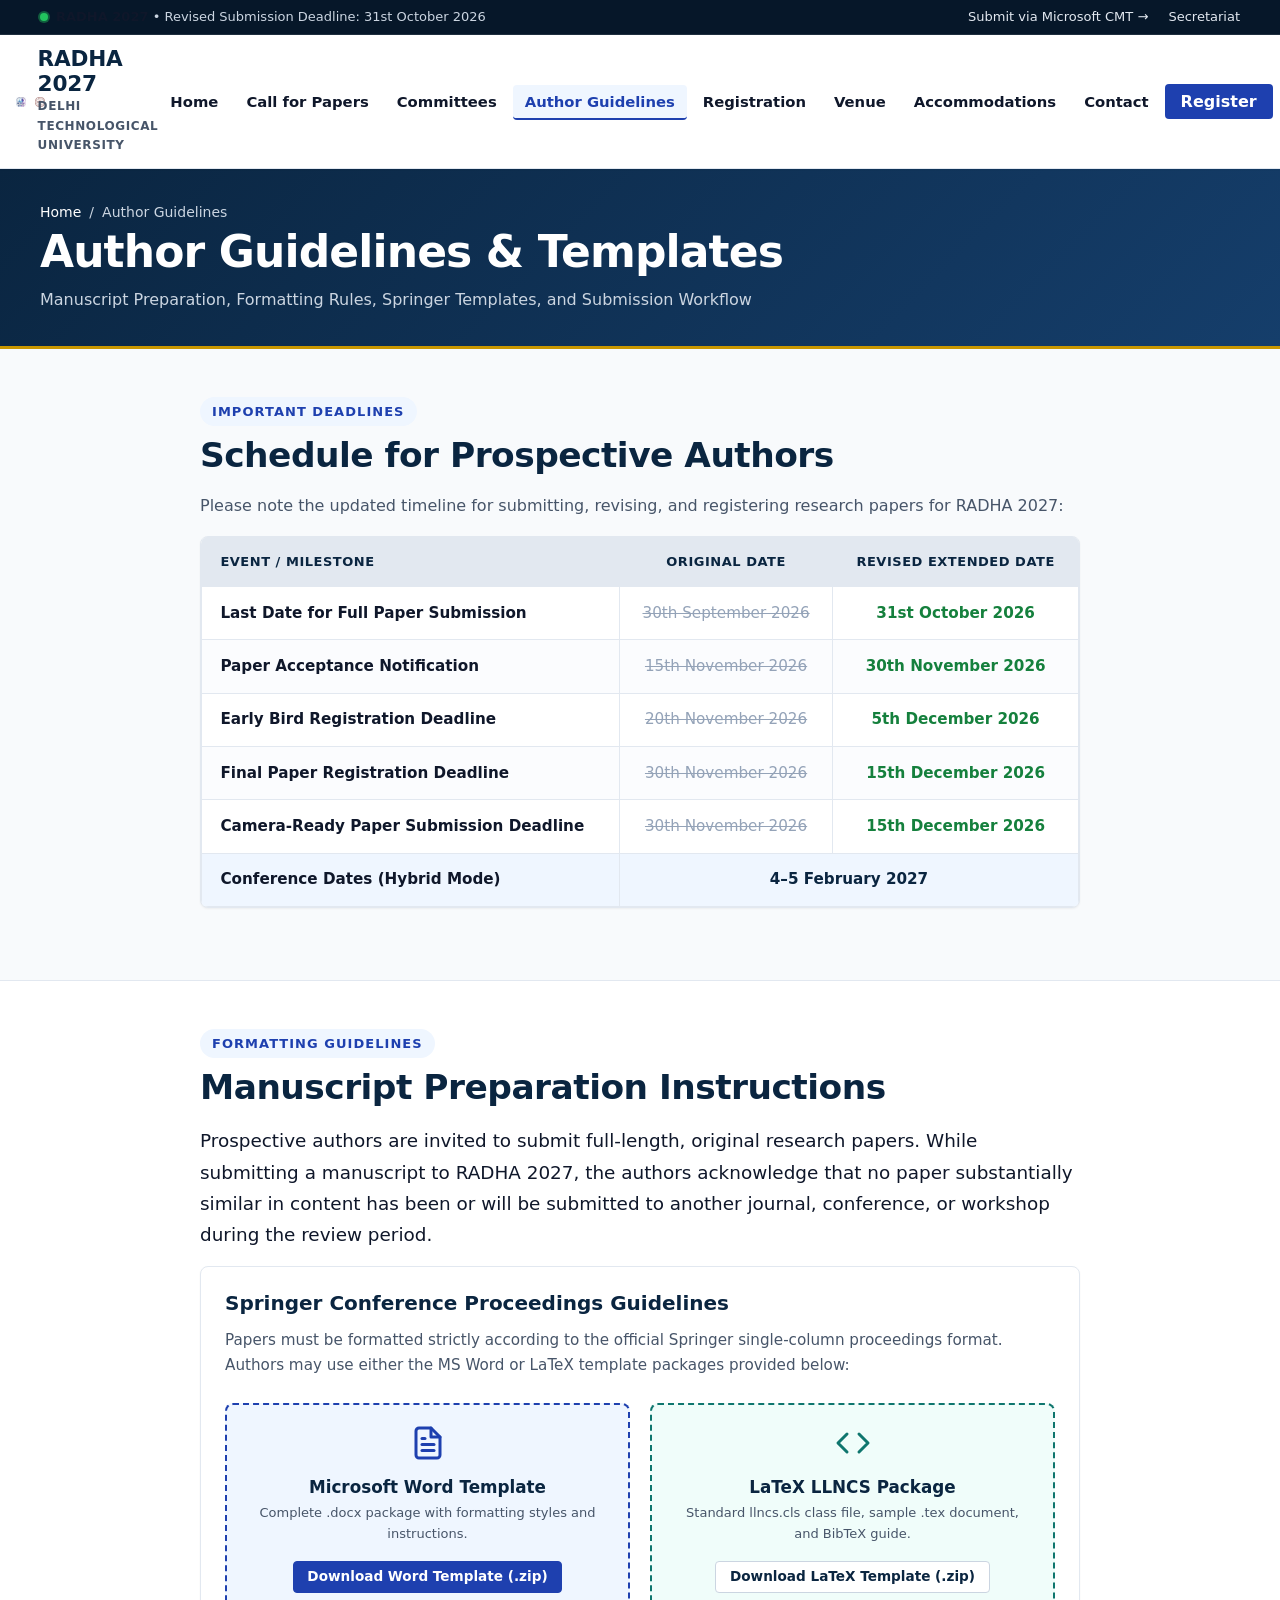
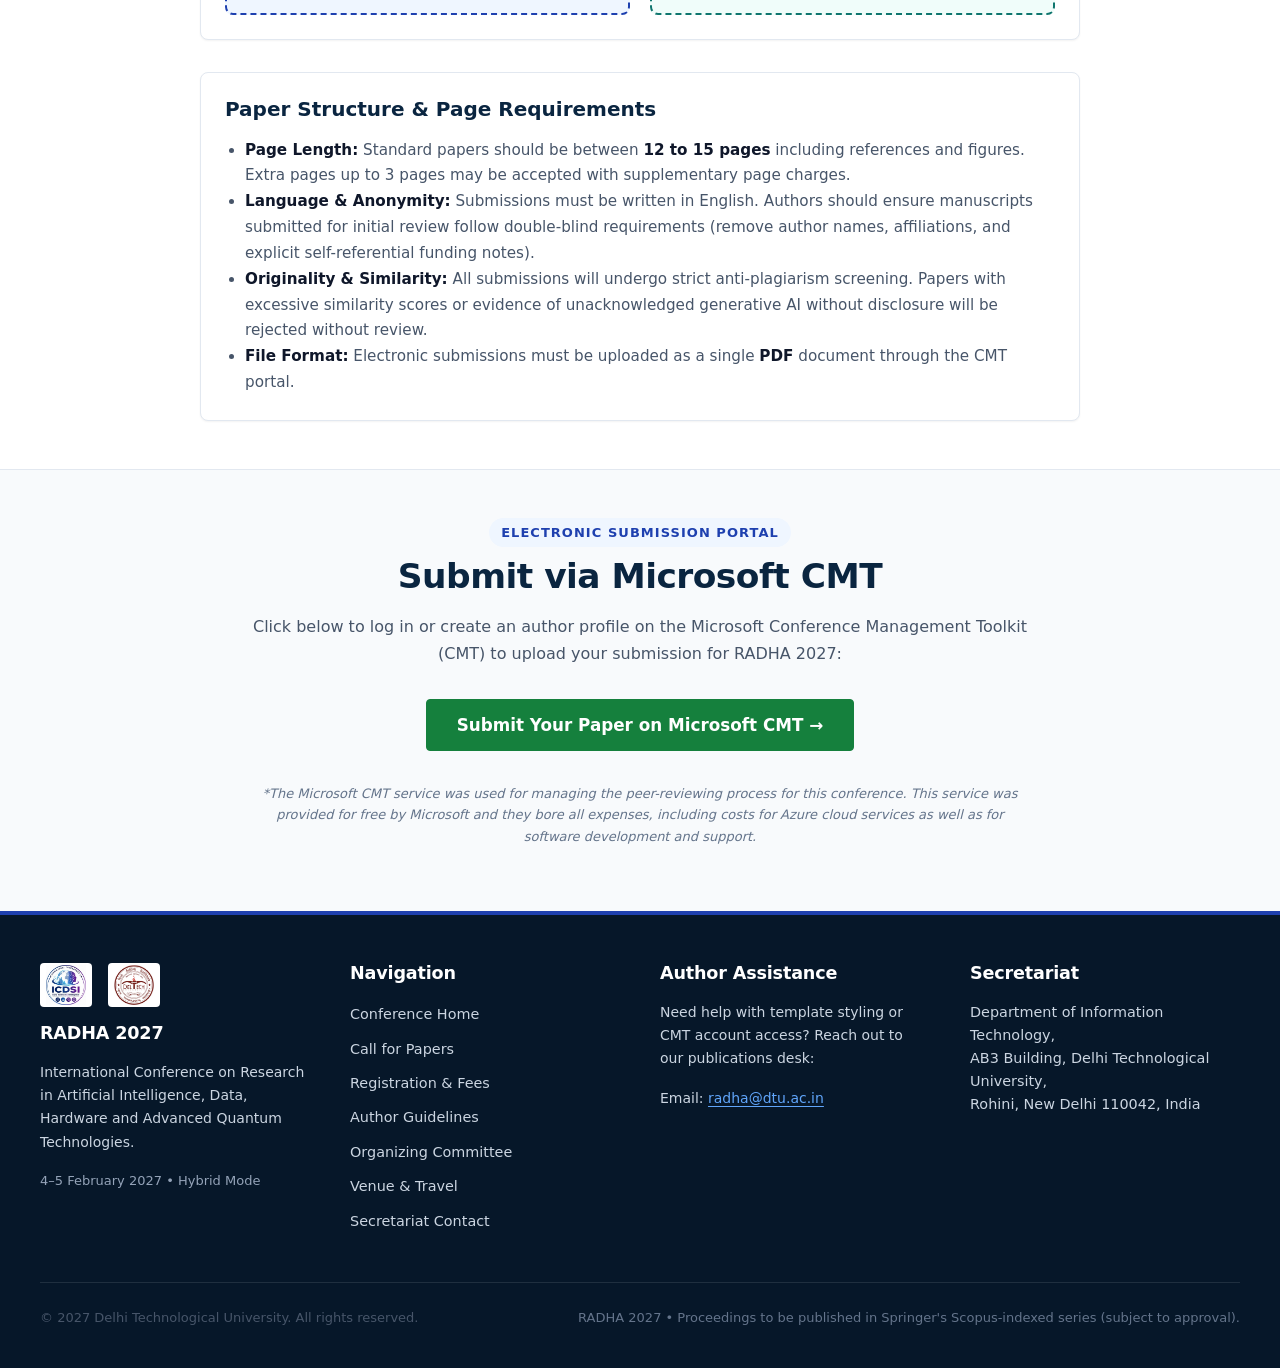
==== author-guidelines.html @ cfedeb49 "Initial Commit" ====
<!DOCTYPE html>
<html lang="en">
<head>
  <meta charset="UTF-8">
  <meta name="viewport" content="width=device-width, initial-scale=1.0">
  <title>Author Guidelines &amp; Submission Templates — RADHA 2027</title>
  <meta name="description" content="Author guidelines, Springer Scopus-indexed formatting instructions, Word & LaTeX templates, and review process for RADHA 2027 at Delhi Technological University.">
  <link rel="stylesheet" href="css/styles.css">
  <link rel="icon" type="image/jpeg" href="assets/images/logo.jpg">
</head>
<body>
  <a href="#main-content" class="skip-link">Skip to main content</a>

  <!-- Top Bar -->
  <aside class="top-bar" aria-label="Announcement Bar">
    <div class="container top-bar-inner">
      <div class="top-bar-notice">
        <span class="badge-pulse" aria-hidden="true"></span>
        <span><strong>RADHA 2027</strong> &bull; Revised Submission Deadline: 31st October 2026</span>
      </div>
      <div class="top-bar-links">
        <a href="https://cmt3.research.microsoft.com/ICDSI2027" target="_blank" rel="noopener noreferrer">Submit via Microsoft CMT &rarr;</a>
        <a href="contact.html">Secretariat</a>
      </div>
    </div>
  </aside>

  <!-- Site Header -->
  <header class="site-header">
    <div class="container header-main">
      <a href="index.html" class="brand-wrapper" aria-label="RADHA 2027 Home">
        <div class="brand-logos">
          <img src="assets/images/logo.jpg" alt="RADHA Logo" class="brand-logo-img">
          <img src="assets/images/dtulogo.jpg" alt="DTU Logo" class="brand-logo-img">
        </div>
        <div class="brand-text">
          <span class="brand-title">RADHA 2027</span>
          <span class="brand-subtitle">Delhi Technological University</span>
        </div>
      </a>

      <button class="mobile-nav-toggle" aria-expanded="false" aria-controls="primary-nav-menu" aria-label="Toggle navigation menu">
        <svg width="24" height="24" viewBox="0 0 24 24" fill="none" stroke="currentColor" stroke-width="2" stroke-linecap="round" stroke-linejoin="round" aria-hidden="true">
          <line x1="3" y1="12" x2="21" y2="12"></line>
          <line x1="3" y1="6" x2="21" y2="6"></line>
          <line x1="3" y1="18" x2="21" y2="18"></line>
        </svg>
      </button>

      <nav id="primary-nav-menu" aria-label="Main Navigation">
        <ul class="nav-menu">
          <li><a href="index.html" class="nav-link">Home</a></li>
          <li><a href="call-for-papers.html" class="nav-link">Call for Papers</a></li>
          <li><a href="committees.html" class="nav-link">Committees</a></li>
          <li><a href="author-guidelines.html" class="nav-link active" aria-current="page">Author Guidelines</a></li>
          <li><a href="registration.html" class="nav-link">Registration</a></li>
          <li><a href="venue.html" class="nav-link">Venue</a></li>
          <li><a href="others.html" class="nav-link">Accommodations</a></li>
          <li><a href="contact.html" class="nav-link">Contact</a></li>
          <li><a href="registration.html" class="nav-cta">Register</a></li>
        </ul>
      </nav>
    </div>
  </header>

  <!-- Banner -->
  <div class="page-title-banner">
    <div class="container">
      <nav class="breadcrumb" aria-label="Breadcrumb">
        <a href="index.html">Home</a>
        <span>/</span>
        <span aria-current="page">Author Guidelines</span>
      </nav>
      <h1>Author Guidelines &amp; Templates</h1>
      <p style="color: #cbd5e1; margin-bottom: 0;">Manuscript Preparation, Formatting Rules, Springer Templates, and Submission Workflow</p>
    </div>
  </div>

  <main id="main-content">
    
    <!-- Submission Deadlines Summary -->
    <section class="section">
      <div class="container" style="max-width: 58rem;">
        <span class="section-tag">Important Deadlines</span>
        <h2>Schedule for Prospective Authors</h2>
        <p>Please note the updated timeline for submitting, revising, and registering research papers for RADHA 2027:</p>

        <div class="table-responsive-wrapper">
          <table class="academic-table" aria-label="Author Deadlines Schedule">
            <thead>
              <tr>
                <th scope="col">Event / Milestone</th>
                <th scope="col" class="text-center">Original Date</th>
                <th scope="col" class="text-center">Revised Extended Date</th>
              </tr>
            </thead>
            <tbody>
              <tr>
                <td><strong>Last Date for Full Paper Submission</strong></td>
                <td class="text-center date-del">30th September 2026</td>
                <td class="text-center date-revised">31st October 2026</td>
              </tr>
              <tr>
                <td><strong>Paper Acceptance Notification</strong></td>
                <td class="text-center date-del">15th November 2026</td>
                <td class="text-center date-revised">30th November 2026</td>
              </tr>
              <tr>
                <td><strong>Early Bird Registration Deadline</strong></td>
                <td class="text-center date-del">20th November 2026</td>
                <td class="text-center date-revised">5th December 2026</td>
              </tr>
              <tr>
                <td><strong>Final Paper Registration Deadline</strong></td>
                <td class="text-center date-del">30th November 2026</td>
                <td class="text-center date-revised">15th December 2026</td>
              </tr>
              <tr>
                <td><strong>Camera-Ready Paper Submission Deadline</strong></td>
                <td class="text-center date-del">30th November 2026</td>
                <td class="text-center date-revised">15th December 2026</td>
              </tr>
              <tr style="background-color: var(--accent-soft);">
                <td><strong>Conference Dates (Hybrid Mode)</strong></td>
                <td colspan="2" class="text-center"><strong style="color: var(--primary);">4–5 February 2027</strong></td>
              </tr>
            </tbody>
          </table>
        </div>
      </div>
    </section>

    <!-- Detailed Manuscript Preparation -->
    <section class="section section-alt" id="formatting-rules">
      <div class="container" style="max-width: 58rem;">
        <span class="section-tag">Formatting Guidelines</span>
        <h2>Manuscript Preparation Instructions</h2>
        <p class="lead">
          Prospective authors are invited to submit full-length, original research papers. While submitting a manuscript to RADHA 2027, the authors acknowledge that no paper substantially similar in content has been or will be submitted to another journal, conference, or workshop during the review period.
        </p>

        <div style="background: var(--surface); border: 1px solid var(--border-light); border-radius: var(--radius-md); padding: 1.5rem; margin-bottom: 2rem; box-shadow: var(--shadow-sm);">
          <h3 style="color: var(--primary); font-size: 1.25rem;">Springer Conference Proceedings Guidelines</h3>
          <p style="font-size: 0.95rem; color: var(--text-muted);">
            Papers must be formatted strictly according to the official Springer single-column proceedings format. Authors may use either the MS Word or LaTeX template packages provided below:
          </p>

          <div style="display: grid; grid-template-columns: repeat(auto-fit, minmax(260px, 1fr)); gap: 1.25rem; margin-top: 1.5rem;">
            <!-- Word Download -->
            <div style="border: 2px dashed var(--accent); border-radius: var(--radius-md); padding: 1.25rem; text-align: center; background: var(--accent-soft);">
              <svg width="36" height="36" viewBox="0 0 24 24" fill="none" stroke="var(--accent)" stroke-width="2" stroke-linecap="round" stroke-linejoin="round" style="margin: 0 auto 0.5rem auto;" aria-hidden="true">
                <path d="M14 2H6a2 2 0 0 0-2 2v16a2 2 0 0 0 2 2h12a2 2 0 0 0 2-2V8z"></path>
                <polyline points="14 2 14 8 20 8"></polyline>
                <line x1="16" y1="13" x2="8" y2="13"></line>
                <line x1="16" y1="17" x2="8" y2="17"></line>
                <polyline points="10 9 9 9 8 9"></polyline>
              </svg>
              <h4 style="color: var(--primary); font-size: 1.05rem; margin-bottom: 0.25rem;">Microsoft Word Template</h4>
              <p style="font-size: 0.8125rem; color: var(--text-muted); margin-bottom: 1rem;">Complete .docx package with formatting styles and instructions.</p>
              <a href="templates/Word+Template.zip" download class="btn btn-primary btn-sm">
                Download Word Template (.zip)
              </a>
            </div>

            <!-- LaTeX Download -->
            <div style="border: 2px dashed var(--secondary); border-radius: var(--radius-md); padding: 1.25rem; text-align: center; background: #f0fdfa;">
              <svg width="36" height="36" viewBox="0 0 24 24" fill="none" stroke="var(--secondary)" stroke-width="2" stroke-linecap="round" stroke-linejoin="round" style="margin: 0 auto 0.5rem auto;" aria-hidden="true">
                <polyline points="16 18 22 12 16 6"></polyline>
                <polyline points="8 6 2 12 8 18"></polyline>
              </svg>
              <h4 style="color: var(--primary); font-size: 1.05rem; margin-bottom: 0.25rem;">LaTeX LLNCS Package</h4>
              <p style="font-size: 0.8125rem; color: var(--text-muted); margin-bottom: 1rem;">Standard llncs.cls class file, sample .tex document, and BibTeX guide.</p>
              <a href="templates/latex.zip" download class="btn btn-secondary btn-sm">
                Download LaTeX Template (.zip)
              </a>
            </div>
          </div>
        </div>

        <div style="background: var(--surface); border: 1px solid var(--border-light); border-radius: var(--radius-md); padding: 1.5rem; box-shadow: var(--shadow-sm);">
          <h3 style="color: var(--primary); font-size: 1.25rem; margin-bottom: 1rem;">Paper Structure &amp; Page Requirements</h3>
          <ul style="padding-left: 1.25rem; font-size: 0.95rem; color: var(--text-muted); line-height: 1.7;">
            <li><strong>Page Length:</strong> Standard papers should be between <strong>12 to 15 pages</strong> including references and figures. Extra pages up to 3 pages may be accepted with supplementary page charges.</li>
            <li><strong>Language &amp; Anonymity:</strong> Submissions must be written in English. Authors should ensure manuscripts submitted for initial review follow double-blind requirements (remove author names, affiliations, and explicit self-referential funding notes).</li>
            <li><strong>Originality &amp; Similarity:</strong> All submissions will undergo strict anti-plagiarism screening. Papers with excessive similarity scores or evidence of unacknowledged generative AI without disclosure will be rejected without review.</li>
            <li><strong>File Format:</strong> Electronic submissions must be uploaded as a single <strong>PDF</strong> document through the CMT portal.</li>
          </ul>
        </div>
      </div>
    </section>

    <!-- Submission Portal Action -->
    <section class="section" id="submission-link">
      <div class="container" style="max-width: 52rem; text-align: center;">
        <span class="section-tag">Electronic Submission Portal</span>
        <h2>Submit via Microsoft CMT</h2>
        <p>
          Click below to log in or create an author profile on the Microsoft Conference Management Toolkit (CMT) to upload your submission for RADHA 2027:
        </p>

        <div style="margin: 2rem 0;">
          <a href="https://cmt3.research.microsoft.com/ICDSI2027" target="_blank" rel="noopener noreferrer" class="btn btn-success btn-lg">
            Submit Your Paper on Microsoft CMT &rarr;
          </a>
        </div>

        <p style="font-size: 0.8125rem; color: var(--text-subtle);">
          <em>*The Microsoft CMT service was used for managing the peer-reviewing process for this conference. This service was provided for free by Microsoft and they bore all expenses, including costs for Azure cloud services as well as for software development and support.</em>
        </p>
      </div>
    </section>

  </main>

  <!-- Site Footer -->
  <footer class="site-footer">
    <div class="container">
      <div class="footer-grid">
        <div class="footer-col">
          <div class="footer-logos" style="margin-bottom: 1rem;">
            <img src="assets/images/logo.jpg" alt="RADHA Logo">
            <img src="assets/images/dtulogo.jpg" alt="DTU Logo">
          </div>
          <h4>RADHA 2027</h4>
          <p style="font-size: 0.875rem; color: #cbd5e1;">
            International Conference on Research in Artificial Intelligence, Data, Hardware and Advanced Quantum Technologies.
          </p>
          <p style="font-size: 0.8125rem; color: #94a3b8;">
            4–5 February 2027 &bull; Hybrid Mode
          </p>
        </div>

        <div class="footer-col">
          <h4>Navigation</h4>
          <ul class="footer-links">
            <li><a href="index.html">Conference Home</a></li>
            <li><a href="call-for-papers.html">Call for Papers</a></li>
            <li><a href="registration.html">Registration &amp; Fees</a></li>
            <li><a href="author-guidelines.html">Author Guidelines</a></li>
            <li><a href="committees.html">Organizing Committee</a></li>
            <li><a href="venue.html">Venue &amp; Travel</a></li>
            <li><a href="contact.html">Secretariat Contact</a></li>
          </ul>
        </div>

        <div class="footer-col">
          <h4>Author Assistance</h4>
          <p style="font-size: 0.875rem; color: #cbd5e1;">
            Need help with template styling or CMT account access? Reach out to our publications desk:
          </p>
          <p style="color: #cbd5e1; margin-top: 0.5rem; font-size: 0.875rem;">
            Email: <a href="mailto:radha@dtu.ac.in" style="color: #60a5fa;">radha@dtu.ac.in</a>
          </p>
        </div>

        <div class="footer-col">
          <h4>Secretariat</h4>
          <div class="footer-contact-info">
            <p style="margin-bottom: 0.5rem; color: #cbd5e1;">
              Department of Information Technology,<br>
              AB3 Building, Delhi Technological University,<br>
              Rohini, New Delhi 110042, India
            </p>
          </div>
        </div>
      </div>

      <div class="footer-bottom">
        <p>&copy; 2027 Delhi Technological University. All rights reserved.</p>
        <p style="color: #64748b;">RADHA 2027 &bull; Proceedings to be published in Springer's Scopus-indexed series (subject to approval).</p>
      </div>
    </div>
  </footer>

  <script src="js/main.js"></script>
</body>
</html>
---- css/styles.css ----
/* ==========================================================================
   RADHA 2027 — Official Design System & Stylesheet
   International Conference on Research in Artificial Intelligence, Data,
   Hardware and Advanced Quantum Technologies
   Department of Information Technology, Delhi Technological University (DTU)
   ========================================================================== */

/* --------------------------------------------------------------------------
   1. Design Tokens & CSS Custom Properties
   -------------------------------------------------------------------------- */
:root {
  /* Institutional Academic Color Palette */
  --primary: #0a2540;
  --primary-light: #153e6b;
  --primary-dark: #061729;
  --accent: #1e40af;
  --accent-hover: #1e3a8a;
  --accent-soft: #eff6ff;
  --accent-gold: #c99700;
  --secondary: #0f766e;
  
  /* Neutral & Surface Colors */
  --bg-canvas: #f8fafc;
  --surface: #ffffff;
  --surface-alt: #f1f5f9;
  --surface-subtle: #fbfcfe;
  --border-light: #e2e8f0;
  --border-medium: #cbd5e1;
  --border-dark: #94a3b8;

  /* Typography Colors */
  --text-main: #0f172a;
  --text-muted: #475569;
  --text-subtle: #64748b;
  --text-inverse: #ffffff;

  /* State & Feedback Colors */
  --success: #15803d;
  --success-bg: #f0fdf4;
  --success-border: #bbf7d0;
  --error: #b91c1c;
  --error-bg: #fef2f2;
  --error-border: #fecaca;
  --warning: #b45309;
  --warning-bg: #fffbeb;
  --warning-border: #fde68a;
  --info: #0369a1;
  --info-bg: #f0f9ff;
  --info-border: #bae6fd;

  /* Typography System */
  --font-sans: 'Inter', system-ui, -apple-system, BlinkMacSystemFont, "Segoe UI", Roboto, "Helvetica Neue", Arial, sans-serif;
  --font-serif: "Georgia", Cambria, "Times New Roman", Times, serif;

  /* Spacing Scale */
  --space-1: 0.25rem;
  --space-2: 0.5rem;
  --space-3: 0.75rem;
  --space-4: 1rem;
  --space-5: 1.25rem;
  --space-6: 1.5rem;
  --space-8: 2rem;
  --space-10: 2.5rem;
  --space-12: 3rem;
  --space-16: 4rem;

  /* Layout Widths */
  --max-width: 78rem; /* 1248px */
  --header-height: 84px;
  --radius-sm: 4px;
  --radius-md: 8px;
  --radius-lg: 12px;
  --shadow-sm: 0 1px 2px 0 rgba(0, 0, 0, 0.05);
  --shadow-md: 0 4px 6px -1px rgba(0, 0, 0, 0.08), 0 2px 4px -2px rgba(0, 0, 0, 0.04);
  --shadow-lg: 0 10px 15px -3px rgba(0, 0, 0, 0.08), 0 4px 6px -4px rgba(0, 0, 0, 0.03);
  
  --transition-fast: 150ms ease;
  --transition-normal: 250ms ease;
}

/* --------------------------------------------------------------------------
   2. Reset & Baseline Styles
   -------------------------------------------------------------------------- */
*, *::before, *::after {
  box-sizing: border-box;
  margin: 0;
  padding: 0;
}

html {
  font-size: 16px;
  scroll-behavior: smooth;
  -webkit-text-size-adjust: 100%;
}

body {
  font-family: var(--font-sans);
  background-color: var(--bg-canvas);
  color: var(--text-main);
  line-height: 1.65;
  font-weight: 400;
  min-height: 100vh;
  display: flex;
  flex-direction: column;
}

/* Focus Visibility for Accessibility (WCAG 2.2 AA) */
:focus-visible {
  outline: 3px solid var(--accent);
  outline-offset: 2px;
}

/* Skip link */
.skip-link {
  position: absolute;
  top: -100px;
  left: 1rem;
  background: var(--primary);
  color: #fff;
  padding: 0.75rem 1.25rem;
  z-index: 9999;
  border-radius: var(--radius-sm);
  font-weight: 600;
  text-decoration: none;
  transition: top var(--transition-fast);
}

.skip-link:focus {
  top: 1rem;
}

/* --------------------------------------------------------------------------
   3. Typography & Hierarchy
   -------------------------------------------------------------------------- */
h1, h2, h3, h4, h5, h6 {
  color: var(--primary);
  font-weight: 700;
  line-height: 1.25;
}

h1 {
  font-size: clamp(1.85rem, 4vw, 2.75rem);
  letter-spacing: -0.02em;
}

h2 {
  font-size: clamp(1.5rem, 3vw, 2.15rem);
  letter-spacing: -0.015em;
  margin-bottom: var(--space-4);
}

h3 {
  font-size: clamp(1.25rem, 2.2vw, 1.5rem);
  margin-bottom: var(--space-3);
}

h4 {
  font-size: 1.15rem;
  margin-bottom: var(--space-2);
}

p {
  margin-bottom: var(--space-4);
  color: var(--text-muted);
}

p.lead {
  font-size: 1.15rem;
  line-height: 1.7;
  color: var(--text-main);
}

a {
  color: var(--accent);
  text-decoration: underline;
  text-underline-offset: 3px;
  transition: color var(--transition-fast);
}

a:hover {
  color: var(--accent-hover);
}

strong, b {
  font-weight: 600;
  color: var(--text-main);
}

img {
  max-width: 100%;
  height: auto;
  display: block;
}

/* --------------------------------------------------------------------------
   4. Layout Containers & Utility Classes
   -------------------------------------------------------------------------- */
.container {
  width: 100%;
  max-width: var(--max-width);
  margin-left: auto;
  margin-right: auto;
  padding-left: var(--space-4);
  padding-right: var(--space-4);
}

@media (min-width: 768px) {
  .container {
    padding-left: var(--space-6);
    padding-right: var(--space-6);
  }
}

.section {
  padding-top: var(--space-12);
  padding-bottom: var(--space-12);
}

.section-alt {
  background-color: var(--surface);
  border-top: 1px solid var(--border-light);
  border-bottom: 1px solid var(--border-light);
}

.section-header {
  text-align: center;
  max-width: 52rem;
  margin: 0 auto var(--space-10) auto;
}

.section-tag {
  display: inline-block;
  font-size: 0.8125rem;
  font-weight: 700;
  text-transform: uppercase;
  letter-spacing: 0.08em;
  color: var(--accent);
  background-color: var(--accent-soft);
  padding: 0.25rem 0.75rem;
  border-radius: 9999px;
  margin-bottom: var(--space-2);
}

.section-header h2 {
  margin-bottom: var(--space-2);
}

.section-header p {
  font-size: 1.1rem;
}

/* --------------------------------------------------------------------------
   5. Institutional Header & Navigation Bar
   -------------------------------------------------------------------------- */
.site-header {
  background-color: var(--surface);
  border-bottom: 1px solid var(--border-light);
  position: sticky;
  top: 0;
  z-index: 1000;
  box-shadow: var(--shadow-sm);
}

.top-bar {
  background-color: var(--primary-dark);
  color: #cbd5e1;
  font-size: 0.8125rem;
  padding: 0.4rem 0;
  border-bottom: 1px solid rgba(255, 255, 255, 0.1);
}

.top-bar-inner {
  display: flex;
  justify-content: space-between;
  align-items: center;
  flex-wrap: wrap;
  gap: var(--space-2);
}

.top-bar-notice {
  display: flex;
  align-items: center;
  gap: 0.5rem;
}

.badge-pulse {
  display: inline-block;
  width: 8px;
  height: 8px;
  background-color: #22c55e;
  border-radius: 50%;
  box-shadow: 0 0 0 2px rgba(34, 197, 94, 0.4);
}

.top-bar-links a {
  color: #e2e8f0;
  text-decoration: none;
  margin-left: 1rem;
}

.top-bar-links a:hover {
  color: #ffffff;
  text-decoration: underline;
}

.header-main {
  display: flex;
  align-items: center;
  justify-content: space-between;
  padding: 0.75rem 0;
}

.brand-wrapper {
  display: flex;
  align-items: center;
  text-decoration: none;
  gap: 0.75rem;
}

.brand-logos {
  display: flex;
  align-items: center;
  gap: 0.6rem;
}

.brand-logo-img {
  height: 48px;
  width: auto;
  object-fit: contain;
}

.brand-text {
  display: flex;
  flex-direction: column;
}

.brand-title {
  font-size: 1.35rem;
  font-weight: 800;
  color: var(--primary);
  letter-spacing: -0.01em;
  line-height: 1.15;
}

.brand-subtitle {
  font-size: 0.75rem;
  font-weight: 600;
  color: var(--text-muted);
  text-transform: uppercase;
  letter-spacing: 0.05em;
}

/* Nav Menu */
.nav-menu {
  display: flex;
  align-items: center;
  gap: 0.25rem;
  list-style: none;
}

.nav-link {
  color: var(--text-main);
  text-decoration: none;
  font-size: 0.925rem;
  font-weight: 600;
  padding: 0.5rem 0.75rem;
  border-radius: var(--radius-sm);
  transition: all var(--transition-fast);
  white-space: nowrap;
}

.nav-link:hover {
  color: var(--accent);
  background-color: var(--surface-alt);
}

.nav-link.active {
  color: var(--accent);
  background-color: var(--accent-soft);
  border-bottom: 2px solid var(--accent);
}

.nav-cta {
  background-color: var(--accent);
  color: #ffffff !important;
  padding: 0.5rem 1rem;
  border-radius: var(--radius-sm);
  font-weight: 600;
  text-decoration: none;
}

.nav-cta:hover {
  background-color: var(--accent-hover);
  color: #ffffff !important;
}

/* Mobile Nav Toggle */
.mobile-nav-toggle {
  display: none;
  background: transparent;
  border: 1px solid var(--border-medium);
  padding: 0.5rem;
  border-radius: var(--radius-sm);
  cursor: pointer;
  color: var(--primary);
}

@media (max-width: 1024px) {
  .mobile-nav-toggle {
    display: block;
  }

  .nav-menu {
    display: none;
    position: absolute;
    top: 100%;
    left: 0;
    right: 0;
    background-color: var(--surface);
    flex-direction: column;
    padding: 1rem;
    border-top: 1px solid var(--border-light);
    border-bottom: 2px solid var(--primary);
    box-shadow: var(--shadow-lg);
    align-items: stretch;
  }

  .nav-menu.open {
    display: flex;
  }

  .nav-link {
    padding: 0.75rem 1rem;
  }
}

/* --------------------------------------------------------------------------
   6. Page Heading Bar (Consistent Academic Banner)
   -------------------------------------------------------------------------- */
.page-title-banner {
  background: linear-gradient(135deg, var(--primary) 0%, var(--primary-light) 100%);
  color: #ffffff;
  padding: var(--space-8) 0;
  border-bottom: 3px solid var(--accent-gold);
}

.page-title-banner h1 {
  color: #ffffff;
  margin-bottom: var(--space-2);
}

.page-title-banner .breadcrumb {
  display: flex;
  align-items: center;
  gap: 0.5rem;
  font-size: 0.875rem;
  color: #cbd5e1;
}

.page-title-banner .breadcrumb a {
  color: #ffffff;
  text-decoration: none;
}

.page-title-banner .breadcrumb a:hover {
  text-decoration: underline;
}

/* --------------------------------------------------------------------------
   7. Hero Section (Home)
   -------------------------------------------------------------------------- */
.hero-section {
  position: relative;
  background-color: var(--primary-dark);
  color: #ffffff;
  padding: 4rem 0 3.5rem 0;
  background-image: 
    linear-gradient(rgba(6, 23, 41, 0.88), rgba(10, 37, 64, 0.92)),
    url('../assets/images/img1.jpg');
  background-size: cover;
  background-position: center;
  border-bottom: 4px solid var(--accent);
}

.hero-content {
  max-width: 58rem;
}

.hero-pill {
  display: inline-flex;
  align-items: center;
  gap: 0.5rem;
  background: rgba(255, 255, 255, 0.12);
  border: 1px solid rgba(255, 255, 255, 0.25);
  padding: 0.35rem 0.85rem;
  border-radius: 9999px;
  font-size: 0.85rem;
  font-weight: 600;
  color: #e2e8f0;
  margin-bottom: var(--space-4);
}

.hero-title {
  color: #ffffff;
  font-size: clamp(2rem, 4.5vw, 3.25rem);
  font-weight: 800;
  line-height: 1.15;
  margin-bottom: var(--space-3);
  letter-spacing: -0.02em;
}

.hero-tagline {
  font-size: 1.25rem;
  font-weight: 500;
  color: #cbd5e1;
  margin-bottom: var(--space-4);
  font-style: italic;
}

.hero-theme-box {
  background: rgba(255, 255, 255, 0.08);
  border-left: 4px solid var(--accent-gold);
  padding: 1rem 1.25rem;
  border-radius: 0 var(--radius-sm) var(--radius-sm) 0;
  margin-bottom: var(--space-6);
}

.hero-theme-label {
  font-size: 0.75rem;
  text-transform: uppercase;
  letter-spacing: 0.08em;
  color: var(--accent-gold);
  font-weight: 700;
  margin-bottom: 0.25rem;
}

.hero-theme-text {
  font-size: 1.15rem;
  font-weight: 600;
  color: #ffffff;
  margin-bottom: 0;
}

.hero-meta-grid {
  display: grid;
  grid-template-columns: repeat(auto-fit, minmax(220px, 1fr));
  gap: 1rem;
  margin-bottom: var(--space-8);
}

.hero-meta-card {
  background: rgba(255, 255, 255, 0.07);
  border: 1px solid rgba(255, 255, 255, 0.15);
  border-radius: var(--radius-md);
  padding: 0.85rem 1rem;
}

.hero-meta-card-label {
  font-size: 0.75rem;
  text-transform: uppercase;
  color: #94a3b8;
  font-weight: 600;
  margin-bottom: 0.25rem;
}

.hero-meta-card-value {
  font-size: 1rem;
  font-weight: 700;
  color: #ffffff;
}

.hero-actions {
  display: flex;
  flex-wrap: wrap;
  gap: 1rem;
}

/* --------------------------------------------------------------------------
   8. Buttons & Controls
   -------------------------------------------------------------------------- */
.btn {
  display: inline-flex;
  align-items: center;
  justify-content: center;
  gap: 0.5rem;
  font-family: var(--font-sans);
  font-size: 0.95rem;
  font-weight: 600;
  padding: 0.75rem 1.4rem;
  border-radius: var(--radius-sm);
  text-decoration: none;
  cursor: pointer;
  border: 1px solid transparent;
  transition: all var(--transition-fast);
  line-height: 1.25;
}

.btn-primary {
  background-color: var(--accent);
  color: #ffffff;
  border-color: var(--accent);
}

.btn-primary:hover {
  background-color: var(--accent-hover);
  border-color: var(--accent-hover);
  color: #ffffff;
}

.btn-secondary {
  background-color: var(--surface);
  color: var(--primary);
  border-color: var(--border-medium);
}

.btn-secondary:hover {
  background-color: var(--surface-alt);
  color: var(--primary);
}

.btn-success {
  background-color: var(--success);
  color: #ffffff;
  border-color: var(--success);
}

.btn-success:hover {
  background-color: #166534;
  color: #ffffff;
}

.btn-outline-white {
  background-color: transparent;
  color: #ffffff;
  border-color: rgba(255, 255, 255, 0.6);
}

.btn-outline-white:hover {
  background-color: rgba(255, 255, 255, 0.1);
  color: #ffffff;
  border-color: #ffffff;
}

.btn-lg {
  padding: 0.9rem 1.85rem;
  font-size: 1.05rem;
}

.btn-sm {
  padding: 0.4rem 0.85rem;
  font-size: 0.85rem;
}

/* --------------------------------------------------------------------------
   9. Tables (Accessible, Responsive, High Contrast)
   -------------------------------------------------------------------------- */
.table-responsive-wrapper {
  width: 100%;
  overflow-x: auto;
  -webkit-overflow-scrolling: touch;
  margin-bottom: var(--space-6);
  border: 1px solid var(--border-light);
  border-radius: var(--radius-md);
  background: var(--surface);
  box-shadow: var(--shadow-sm);
}

.academic-table {
  width: 100%;
  border-collapse: collapse;
  text-align: left;
  font-size: 0.95rem;
}

.academic-table th,
.academic-table td {
  padding: 0.85rem 1.15rem;
  border: 1px solid var(--border-light);
}

.academic-table th {
  background-color: var(--surface-alt);
  color: var(--primary);
  font-weight: 700;
  text-transform: uppercase;
  font-size: 0.8125rem;
  letter-spacing: 0.04em;
}

.academic-table thead tr:first-child th {
  background-color: #e2e8f0;
}

.academic-table tbody tr:nth-child(even) {
  background-color: var(--surface-subtle);
}

.academic-table tbody tr:hover {
  background-color: var(--accent-soft);
}

.academic-table .text-center {
  text-align: center;
}

.price-tag {
  font-weight: 700;
  color: var(--primary);
  font-size: 1.05rem;
}

.date-del {
  color: #94a3b8;
  text-decoration: line-through;
  margin-right: 0.5rem;
}

.date-revised {
  font-weight: 700;
  color: var(--success);
}

/* --------------------------------------------------------------------------
   10. Track Cards & Grid System
   -------------------------------------------------------------------------- */
.tracks-grid {
  display: grid;
  grid-template-columns: repeat(auto-fill, minmax(320px, 1fr));
  gap: 1.5rem;
  margin-top: var(--space-6);
}

.track-card {
  background: var(--surface);
  border: 1px solid var(--border-light);
  border-radius: var(--radius-md);
  padding: 1.5rem;
  box-shadow: var(--shadow-sm);
  display: flex;
  flex-direction: column;
  transition: transform var(--transition-fast), box-shadow var(--transition-fast), border-color var(--transition-fast);
}

.track-card:hover {
  transform: translateY(-2px);
  box-shadow: var(--shadow-md);
  border-color: var(--accent);
}

.track-number {
  display: inline-block;
  font-size: 0.75rem;
  font-weight: 700;
  color: var(--accent);
  background-color: var(--accent-soft);
  padding: 0.2rem 0.6rem;
  border-radius: var(--radius-sm);
  margin-bottom: 0.75rem;
  align-self: flex-start;
}

.track-card h3 {
  font-size: 1.15rem;
  color: var(--primary);
  margin-bottom: 0.75rem;
  line-height: 1.35;
}

.track-topics-list {
  list-style: none;
  margin-top: 0.5rem;
}

.track-topics-list li {
  font-size: 0.875rem;
  color: var(--text-muted);
  padding: 0.35rem 0;
  border-bottom: 1px dashed var(--border-light);
  position: relative;
  padding-left: 1.25rem;
}

.track-topics-list li:last-child {
  border-bottom: none;
}

.track-topics-list li::before {
  content: "•";
  color: var(--accent);
  font-weight: bold;
  position: absolute;
  left: 0.25rem;
}

/* Special Focus Areas Banner */
.focus-areas-container {
  background: linear-gradient(135deg, #f0fdf4 0%, #e0f2fe 100%);
  border: 1px solid #bae6fd;
  border-radius: var(--radius-md);
  padding: 2rem;
  margin-top: var(--space-10);
}

.focus-pills-wrap {
  display: flex;
  flex-wrap: wrap;
  gap: 0.75rem;
  margin-top: 1rem;
}

.focus-pill {
  background: var(--surface);
  border: 1px solid var(--border-medium);
  padding: 0.5rem 1rem;
  border-radius: 9999px;
  font-size: 0.9rem;
  font-weight: 600;
  color: var(--primary);
  box-shadow: var(--shadow-sm);
}

/* --------------------------------------------------------------------------
   11. Speaker & People Cards
   -------------------------------------------------------------------------- */
.speakers-grid {
  display: grid;
  grid-template-columns: repeat(auto-fill, minmax(260px, 1fr));
  gap: 1.5rem;
}

.speaker-card {
  background: var(--surface);
  border: 1px solid var(--border-light);
  border-radius: var(--radius-md);
  overflow: hidden;
  box-shadow: var(--shadow-sm);
  text-align: center;
  transition: transform var(--transition-fast), box-shadow var(--transition-fast);
}

.speaker-card:hover {
  transform: translateY(-3px);
  box-shadow: var(--shadow-md);
}

.speaker-img-wrap {
  width: 100%;
  height: 280px;
  overflow: hidden;
  background-color: var(--surface-alt);
}

.speaker-img-wrap img {
  width: 100%;
  height: 100%;
  object-fit: cover;
  transition: transform var(--transition-normal);
}

.speaker-card:hover .speaker-img-wrap img {
  transform: scale(1.03);
}

.speaker-info {
  padding: 1.25rem 1rem;
}

.speaker-name {
  font-size: 1.1rem;
  font-weight: 700;
  color: var(--primary);
  margin-bottom: 0.25rem;
}

.speaker-affiliation {
  font-size: 0.875rem;
  color: var(--text-muted);
  margin-bottom: 0;
}

/* --------------------------------------------------------------------------
   12. Committee Accordions & Layout
   -------------------------------------------------------------------------- */
.committee-group {
  margin-bottom: var(--space-8);
}

.committee-title {
  font-size: 1.35rem;
  color: var(--primary);
  padding-bottom: 0.5rem;
  border-bottom: 2px solid var(--accent);
  margin-bottom: 1.25rem;
}

.committee-grid {
  display: grid;
  grid-template-columns: repeat(auto-fill, minmax(300px, 1fr));
  gap: 1rem;
}

.member-card {
  background: var(--surface);
  border: 1px solid var(--border-light);
  border-radius: var(--radius-sm);
  padding: 1rem;
  border-left: 3px solid var(--primary-light);
}

.member-card-name {
  font-size: 1rem;
  font-weight: 700;
  color: var(--primary);
  margin-bottom: 0.2rem;
}

.member-card-affil {
  font-size: 0.85rem;
  color: var(--text-muted);
  margin-bottom: 0;
}

/* --------------------------------------------------------------------------
   13. Form System (Registration & Contact)
   -------------------------------------------------------------------------- */
.form-card {
  background: var(--surface);
  border: 1px solid var(--border-light);
  border-radius: var(--radius-lg);
  padding: 2rem;
  box-shadow: var(--shadow-md);
  margin-bottom: var(--space-8);
}

@media (max-width: 640px) {
  .form-card {
    padding: 1.25rem;
  }
}

.form-fieldset {
  border: none;
  padding: 0;
  margin: 0 0 2rem 0;
}

.form-legend {
  font-size: 1.25rem;
  font-weight: 700;
  color: var(--primary);
  padding-bottom: 0.5rem;
  border-bottom: 1px solid var(--border-light);
  width: 100%;
  margin-bottom: 1.25rem;
}

.form-grid-2 {
  display: grid;
  grid-template-columns: 1fr;
  gap: 1.25rem;
}

@media (min-width: 768px) {
  .form-grid-2 {
    grid-template-columns: 1fr 1fr;
  }
}

.form-group {
  display: flex;
  flex-direction: column;
  margin-bottom: 1.25rem;
}

.form-group.full-width {
  grid-column: 1 / -1;
}

.form-label {
  font-size: 0.9rem;
  font-weight: 600;
  color: var(--text-main);
  margin-bottom: 0.35rem;
  display: flex;
  align-items: center;
  justify-content: space-between;
}

.required-indicator {
  color: var(--error);
  font-weight: bold;
}

.form-control {
  font-family: var(--font-sans);
  font-size: 0.95rem;
  padding: 0.65rem 0.85rem;
  border: 1px solid var(--border-medium);
  border-radius: var(--radius-sm);
  background-color: var(--surface);
  color: var(--text-main);
  transition: border-color var(--transition-fast), box-shadow var(--transition-fast);
}

.form-control:focus {
  outline: none;
  border-color: var(--accent);
  box-shadow: 0 0 0 3px rgba(30, 64, 175, 0.15);
}

.form-control.is-invalid {
  border-color: var(--error);
  background-color: #fffaf0;
}

.form-control.is-invalid:focus {
  box-shadow: 0 0 0 3px rgba(185, 28, 28, 0.15);
}

.form-hint {
  font-size: 0.8rem;
  color: var(--text-subtle);
  margin-top: 0.3rem;
}

.field-error {
  font-size: 0.8125rem;
  font-weight: 600;
  color: var(--error);
  margin-top: 0.3rem;
  display: none;
}

.field-error.visible {
  display: block;
}

/* Error Summary Banner (WCAG 2.2 AA) */
.error-summary-banner {
  background-color: var(--error-bg);
  border: 2px solid var(--error);
  border-radius: var(--radius-md);
  padding: 1.25rem;
  margin-bottom: 2rem;
  display: none;
}

.error-summary-banner.visible {
  display: block;
}

.error-summary-title {
  color: var(--error);
  font-size: 1.1rem;
  font-weight: 700;
  margin-bottom: 0.5rem;
}

.error-summary-list {
  list-style: disc;
  margin-left: 1.5rem;
  color: var(--error);
}

.error-summary-list a {
  color: var(--error);
  font-weight: 600;
}

/* Dynamic Live Fee Calculation Widget */
.fee-summary-box {
  background: var(--surface-alt);
  border: 2px solid var(--primary-light);
  border-radius: var(--radius-md);
  padding: 1.5rem;
  margin: 1.5rem 0;
  display: flex;
  justify-content: space-between;
  align-items: center;
  flex-wrap: wrap;
  gap: 1rem;
}

.fee-calc-text {
  font-size: 1rem;
  color: var(--text-main);
}

.fee-calc-amount {
  font-size: 1.75rem;
  font-weight: 800;
  color: var(--primary);
}

/* Bank Account Detail Callout */
.bank-details-card {
  background-color: #f8fafc;
  border: 1px solid var(--border-medium);
  border-left: 4px solid var(--secondary);
  border-radius: var(--radius-sm);
  padding: 1.25rem;
  margin: 1.5rem 0;
}

.bank-details-card h4 {
  color: var(--secondary);
  margin-bottom: 0.5rem;
}

.bank-grid {
  display: grid;
  grid-template-columns: repeat(auto-fit, minmax(220px, 1fr));
  gap: 0.75rem;
  font-size: 0.9rem;
}

/* Modal Confirmation Receipt */
.modal-overlay {
  position: fixed;
  top: 0;
  left: 0;
  right: 0;
  bottom: 0;
  background-color: rgba(15, 23, 42, 0.7);
  display: flex;
  align-items: center;
  justify-content: center;
  z-index: 2000;
  padding: 1rem;
  visibility: hidden;
  opacity: 0;
  transition: opacity var(--transition-fast), visibility var(--transition-fast);
}

.modal-overlay.open {
  visibility: visible;
  opacity: 1;
}

.modal-content {
  background: var(--surface);
  border-radius: var(--radius-lg);
  max-width: 44rem;
  width: 100%;
  max-height: 90vh;
  overflow-y: auto;
  box-shadow: var(--shadow-lg);
  padding: 2rem;
  position: relative;
}

.modal-close-btn {
  position: absolute;
  top: 1rem;
  right: 1rem;
  background: transparent;
  border: none;
  font-size: 1.5rem;
  cursor: pointer;
  color: var(--text-subtle);
  padding: 0.25rem 0.5rem;
}

/* --------------------------------------------------------------------------
   14. Institutional Footer
   -------------------------------------------------------------------------- */
.site-footer {
  background-color: var(--primary-dark);
  color: #94a3b8;
  padding-top: var(--space-12);
  margin-top: auto;
  border-top: 4px solid var(--accent);
}

.footer-grid {
  display: grid;
  grid-template-columns: repeat(auto-fit, minmax(240px, 1fr));
  gap: 2.5rem;
  padding-bottom: var(--space-10);
  border-bottom: 1px solid rgba(255, 255, 255, 0.1);
}

.footer-col h3, .footer-col h4 {
  color: #ffffff;
  font-size: 1.1rem;
  margin-bottom: var(--space-4);
  letter-spacing: -0.01em;
}

.footer-links {
  list-style: none;
}

.footer-links li {
  margin-bottom: 0.5rem;
}

.footer-links a {
  color: #cbd5e1;
  text-decoration: none;
  font-size: 0.9rem;
  transition: color var(--transition-fast);
}

.footer-links a:hover {
  color: #ffffff;
  text-decoration: underline;
}

.footer-contact-info {
  font-size: 0.9rem;
  line-height: 1.6;
}

.footer-bottom {
  padding: 1.5rem 0;
  display: flex;
  align-items: center;
  justify-content: space-between;
  flex-wrap: wrap;
  gap: 1rem;
  font-size: 0.8125rem;
}

.footer-logos {
  display: flex;
  align-items: center;
  gap: 1rem;
}

.footer-logos img {
  height: 44px;
  background: #ffffff;
  padding: 2px 6px;
  border-radius: var(--radius-sm);
}

/* --------------------------------------------------------------------------
   15. Print Stylesheet
   -------------------------------------------------------------------------- */
@media print {
  .site-header,
  .top-bar,
  .mobile-nav-toggle,
  .hero-actions,
  .site-footer,
  .btn,
  .skip-link {
    display: none !important;
  }

  body {
    background: #ffffff;
    color: #000000;
    font-size: 12pt;
  }

  .container {
    max-width: 100%;
    padding: 0;
  }

  .academic-table th,
  .academic-table td {
    border: 1px solid #000000 !important;
  }
}
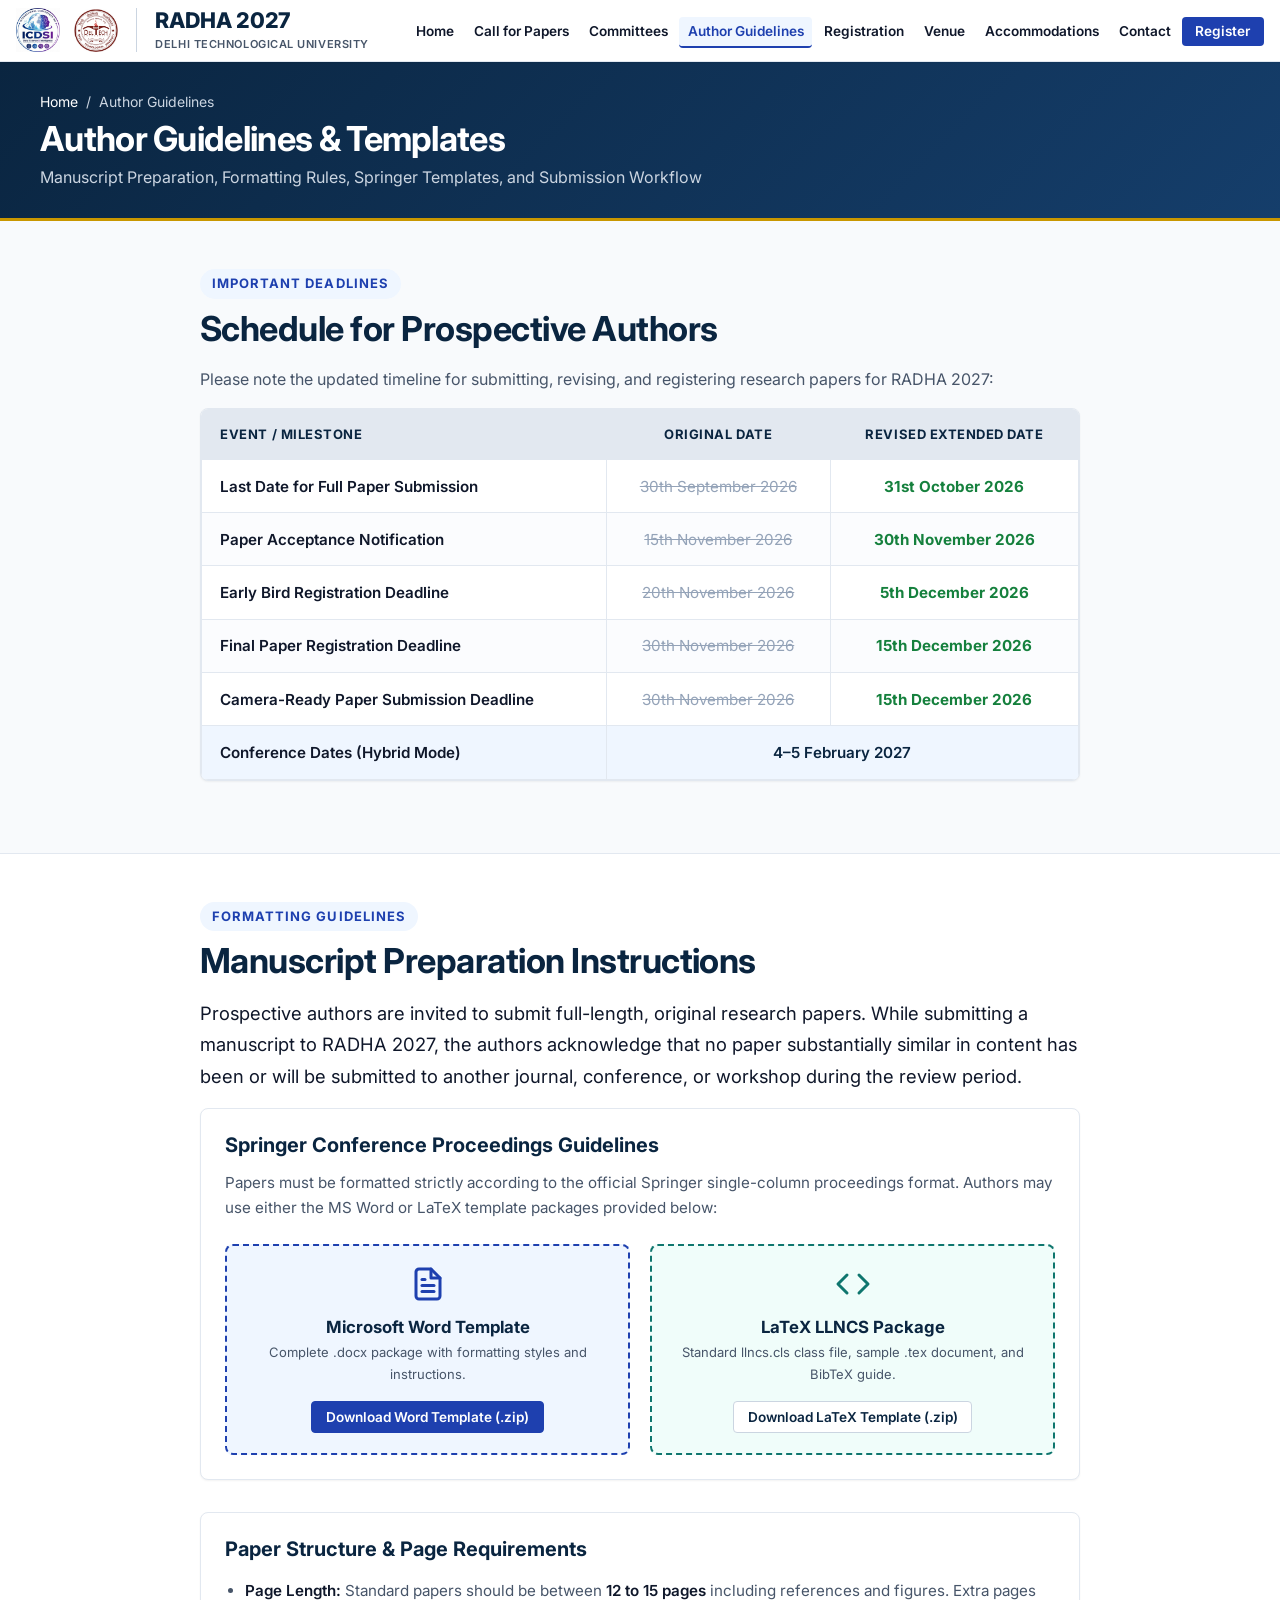
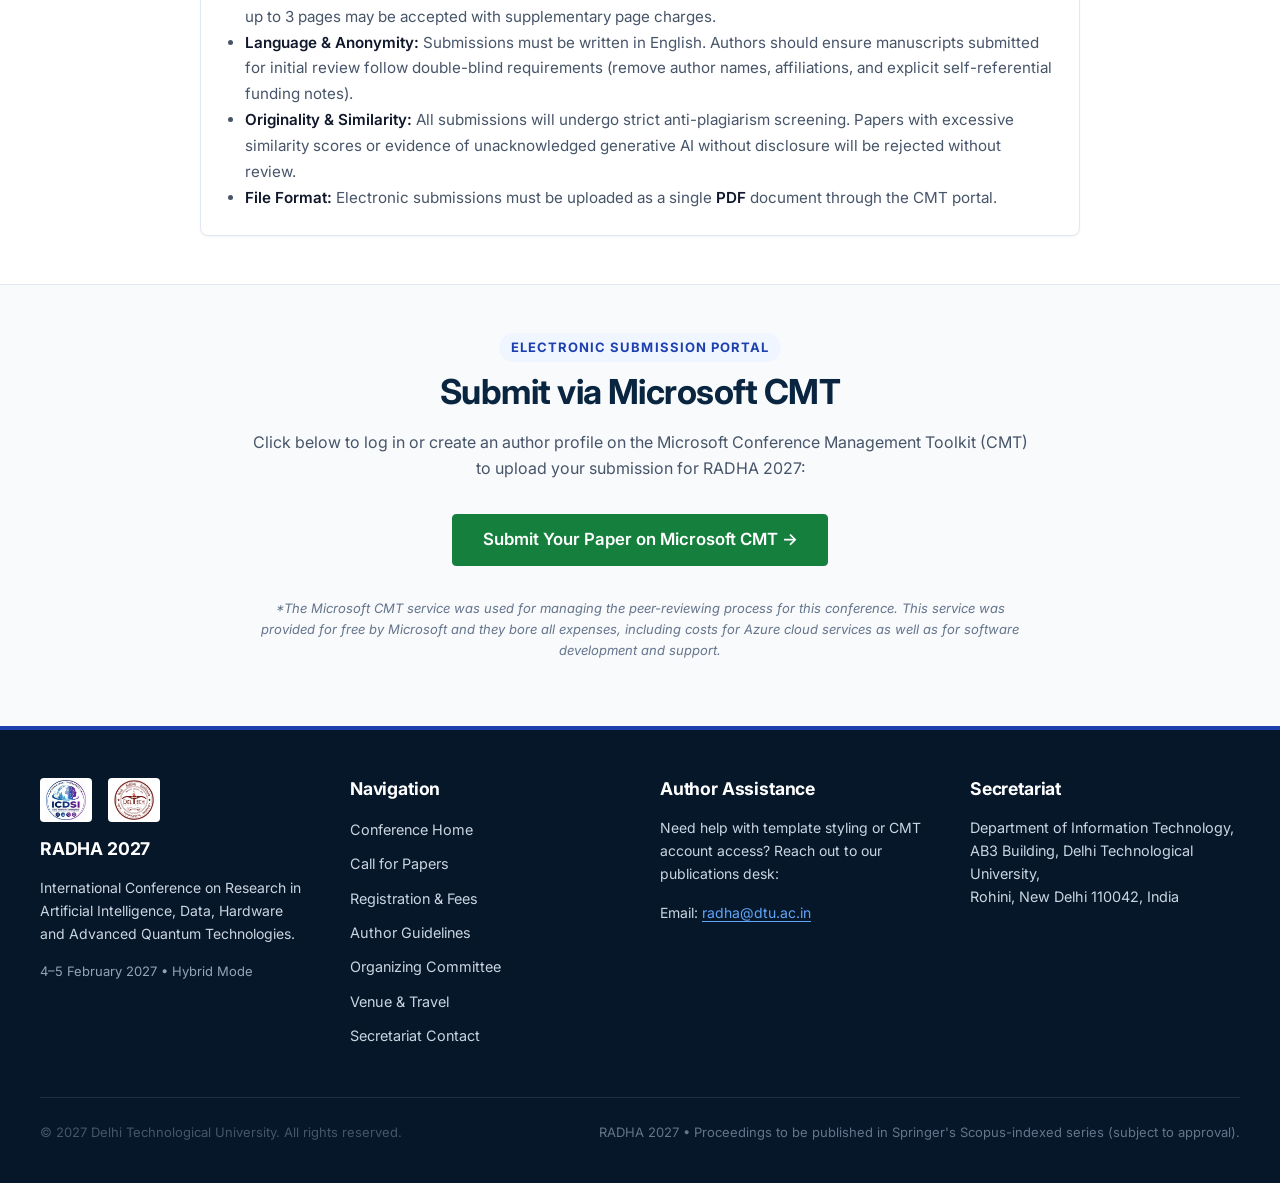
==== commit 4c731841: "Frontend Improvements and Consistency" ====
--- a/author-guidelines.html
+++ b/author-guidelines.html
@@ -7,23 +7,13 @@
   <meta name="description" content="Author guidelines, Springer Scopus-indexed formatting instructions, Word & LaTeX templates, and review process for RADHA 2027 at Delhi Technological University.">
   <link rel="stylesheet" href="css/styles.css">
   <link rel="icon" type="image/jpeg" href="assets/images/logo.jpg">
+  <!-- Google Fonts: Inter -->
+  <link rel="preconnect" href="https://fonts.googleapis.com">
+  <link rel="preconnect" href="https://fonts.gstatic.com" crossorigin>
+  <link href="https://fonts.googleapis.com/css2?family=Inter:wght@400;500;600;700;800;900&display=swap" rel="stylesheet">
 </head>
 <body>
   <a href="#main-content" class="skip-link">Skip to main content</a>
-
-  <!-- Top Bar -->
-  <aside class="top-bar" aria-label="Announcement Bar">
-    <div class="container top-bar-inner">
-      <div class="top-bar-notice">
-        <span class="badge-pulse" aria-hidden="true"></span>
-        <span><strong>RADHA 2027</strong> &bull; Revised Submission Deadline: 31st October 2026</span>
-      </div>
-      <div class="top-bar-links">
-        <a href="https://cmt3.research.microsoft.com/ICDSI2027" target="_blank" rel="noopener noreferrer">Submit via Microsoft CMT &rarr;</a>
-        <a href="contact.html">Secretariat</a>
-      </div>
-    </div>
-  </aside>
 
   <!-- Site Header -->
   <header class="site-header">
--- a/css/styles.css
+++ b/css/styles.css
@@ -4,6 +4,8 @@
    Hardware and Advanced Quantum Technologies
    Department of Information Technology, Delhi Technological University (DTU)
    ========================================================================== */
+
+@import url('https://fonts.googleapis.com/css2?family=Inter:wght@400;500;600;700;800;900&display=swap');
 
 /* --------------------------------------------------------------------------
    1. Design Tokens & CSS Custom Properties
@@ -262,79 +264,55 @@
 }
 
 .top-bar {
-  background-color: var(--primary-dark);
-  color: #cbd5e1;
-  font-size: 0.8125rem;
-  padding: 0.4rem 0;
-  border-bottom: 1px solid rgba(255, 255, 255, 0.1);
+  display: none !important;
 }
 
 .top-bar-inner {
-  display: flex;
+  display: none !important;
+}
+
+.header-main {
+  display: flex;
+  align-items: center;
   justify-content: space-between;
-  align-items: center;
-  flex-wrap: wrap;
-  gap: var(--space-2);
-}
-
-.top-bar-notice {
-  display: flex;
-  align-items: center;
-  gap: 0.5rem;
-}
-
-.badge-pulse {
-  display: inline-block;
-  width: 8px;
-  height: 8px;
-  background-color: #22c55e;
-  border-radius: 50%;
-  box-shadow: 0 0 0 2px rgba(34, 197, 94, 0.4);
-}
-
-.top-bar-links a {
-  color: #e2e8f0;
+  gap: 1rem;
+  padding: 0.5rem 0;
+}
+
+.brand-wrapper {
+  display: flex;
+  align-items: center;
   text-decoration: none;
-  margin-left: 1rem;
-}
-
-.top-bar-links a:hover {
-  color: #ffffff;
-  text-decoration: underline;
-}
-
-.header-main {
-  display: flex;
-  align-items: center;
-  justify-content: space-between;
-  padding: 0.75rem 0;
-}
-
-.brand-wrapper {
-  display: flex;
-  align-items: center;
-  text-decoration: none;
-  gap: 0.75rem;
+  gap: 1.15rem;
+  flex-shrink: 0;
 }
 
 .brand-logos {
   display: flex;
   align-items: center;
-  gap: 0.6rem;
+  gap: 0.85rem;
+  padding-right: 1.15rem;
+  border-right: 1.5px solid var(--border-medium);
+  flex-shrink: 0;
 }
 
 .brand-logo-img {
-  height: 48px;
-  width: auto;
+  height: 44px;
+  width: 44px;
   object-fit: contain;
+  flex-shrink: 0;
+  display: block;
 }
 
 .brand-text {
   display: flex;
   flex-direction: column;
+  justify-content: center;
+  flex-shrink: 0;
 }
 
 .brand-title {
+  font-family: var(--font-sans);
   font-size: 1.35rem;
   font-weight: 800;
   color: var(--primary);
@@ -343,27 +321,32 @@
 }
 
 .brand-subtitle {
-  font-size: 0.75rem;
+  font-family: var(--font-sans);
+  font-size: 0.6875rem;
   font-weight: 600;
   color: var(--text-muted);
   text-transform: uppercase;
   letter-spacing: 0.05em;
+  white-space: nowrap;
+  margin-top: 2px;
 }
 
 /* Nav Menu */
 .nav-menu {
   display: flex;
   align-items: center;
-  gap: 0.25rem;
+  gap: 0.15rem;
   list-style: none;
+  flex-shrink: 1;
 }
 
 .nav-link {
+  font-family: var(--font-sans);
   color: var(--text-main);
   text-decoration: none;
-  font-size: 0.925rem;
+  font-size: 0.85rem;
   font-weight: 600;
-  padding: 0.5rem 0.75rem;
+  padding: 0.4rem 0.55rem;
   border-radius: var(--radius-sm);
   transition: all var(--transition-fast);
   white-space: nowrap;
@@ -383,10 +366,12 @@
 .nav-cta {
   background-color: var(--accent);
   color: #ffffff !important;
-  padding: 0.5rem 1rem;
+  padding: 0.4rem 0.85rem;
   border-radius: var(--radius-sm);
   font-weight: 600;
   text-decoration: none;
+  font-size: 0.85rem;
+  white-space: nowrap;
 }
 
 .nav-cta:hover {
@@ -403,9 +388,10 @@
   border-radius: var(--radius-sm);
   cursor: pointer;
   color: var(--primary);
-}
-
-@media (max-width: 1024px) {
+  flex-shrink: 0;
+}
+
+@media (max-width: 1140px) {
   .mobile-nav-toggle {
     display: block;
   }
@@ -434,19 +420,45 @@
   }
 }
 
+@media (max-width: 480px) {
+  .brand-logo-img {
+    height: 36px;
+    width: 36px;
+  }
+
+  .brand-logos {
+    gap: 0.5rem;
+    padding-right: 0.65rem;
+  }
+
+  .brand-wrapper {
+    gap: 0.65rem;
+  }
+
+  .brand-title {
+    font-size: 1.15rem;
+  }
+
+  .brand-subtitle {
+    font-size: 0.58rem;
+  }
+}
+
 /* --------------------------------------------------------------------------
    6. Page Heading Bar (Consistent Academic Banner)
    -------------------------------------------------------------------------- */
 .page-title-banner {
   background: linear-gradient(135deg, var(--primary) 0%, var(--primary-light) 100%);
   color: #ffffff;
-  padding: var(--space-8) 0;
+  padding: 1.75rem 0;
   border-bottom: 3px solid var(--accent-gold);
 }
 
 .page-title-banner h1 {
-  color: #ffffff;
-  margin-bottom: var(--space-2);
+  font-family: var(--font-sans);
+  color: #ffffff;
+  font-size: clamp(1.6rem, 3vw, 2.15rem);
+  margin-bottom: 0.25rem;
 }
 
 .page-title-banner .breadcrumb {
@@ -455,6 +467,7 @@
   gap: 0.5rem;
   font-size: 0.875rem;
   color: #cbd5e1;
+  margin-bottom: 0.25rem;
 }
 
 .page-title-banner .breadcrumb a {
@@ -467,112 +480,201 @@
 }
 
 /* --------------------------------------------------------------------------
-   7. Hero Section (Home)
+   7. Hero Section (Home) — Full-Viewport Academic Split Layout
    -------------------------------------------------------------------------- */
 .hero-section {
   position: relative;
   background-color: var(--primary-dark);
   color: #ffffff;
-  padding: 4rem 0 3.5rem 0;
+  min-height: calc(100vh - 64px);
+  display: flex;
+  align-items: center;
+  justify-content: center;
+  padding: 2.25rem 0;
   background-image: 
-    linear-gradient(rgba(6, 23, 41, 0.88), rgba(10, 37, 64, 0.92)),
+    linear-gradient(rgba(6, 23, 41, 0.90), rgba(10, 37, 64, 0.94)),
     url('../assets/images/img1.jpg');
   background-size: cover;
   background-position: center;
-  border-bottom: 4px solid var(--accent);
-}
-
-.hero-content {
-  max-width: 58rem;
-}
-
-.hero-pill {
-  display: inline-flex;
-  align-items: center;
-  gap: 0.5rem;
-  background: rgba(255, 255, 255, 0.12);
-  border: 1px solid rgba(255, 255, 255, 0.25);
-  padding: 0.35rem 0.85rem;
-  border-radius: 9999px;
-  font-size: 0.85rem;
-  font-weight: 600;
-  color: #e2e8f0;
-  margin-bottom: var(--space-4);
+  border-bottom: 3px solid var(--accent);
+}
+
+.hero-layout-split {
+  display: grid;
+  grid-template-columns: 1fr;
+  gap: 1.75rem;
+  align-items: center;
+  width: 100%;
+}
+
+@media (min-width: 992px) {
+  .hero-layout-split {
+    grid-template-columns: 1.2fr 0.95fr;
+    gap: 2.25rem;
+  }
 }
 
 .hero-title {
-  color: #ffffff;
-  font-size: clamp(2rem, 4.5vw, 3.25rem);
+  font-family: var(--font-sans);
+  color: #ffffff;
+  font-size: clamp(1.4rem, 2.4vw, 2.1rem);
   font-weight: 800;
-  line-height: 1.15;
-  margin-bottom: var(--space-3);
-  letter-spacing: -0.02em;
+  line-height: 1.22;
+  margin-bottom: 0.5rem;
+  letter-spacing: -0.015em;
 }
 
 .hero-tagline {
-  font-size: 1.25rem;
+  font-family: var(--font-sans);
+  font-size: 0.95rem;
   font-weight: 500;
   color: #cbd5e1;
-  margin-bottom: var(--space-4);
+  margin-bottom: 0.85rem;
   font-style: italic;
 }
 
-.hero-theme-box {
+.hero-theme-compact {
+  display: flex;
+  align-items: flex-start;
+  gap: 0.6rem;
   background: rgba(255, 255, 255, 0.08);
-  border-left: 4px solid var(--accent-gold);
-  padding: 1rem 1.25rem;
+  border-left: 3px solid var(--accent-gold);
+  padding: 0.6rem 0.85rem;
   border-radius: 0 var(--radius-sm) var(--radius-sm) 0;
-  margin-bottom: var(--space-6);
-}
-
-.hero-theme-label {
+  margin-bottom: 1.25rem;
+  font-family: var(--font-sans);
+  font-size: 0.9rem;
+  color: #ffffff;
+  line-height: 1.4;
+}
+
+.hero-theme-badge {
+  font-family: var(--font-sans);
+  font-size: 0.7rem;
+  font-weight: 800;
+  text-transform: uppercase;
+  color: var(--accent-gold);
+  letter-spacing: 0.08em;
+  background: rgba(201, 151, 0, 0.18);
+  padding: 0.2rem 0.5rem;
+  border-radius: 2px;
+  white-space: nowrap;
+}
+
+.hero-actions {
+  display: flex;
+  flex-wrap: wrap;
+  gap: 0.75rem;
+}
+
+.hero-actions .btn {
+  font-family: var(--font-sans);
+  padding: 0.65rem 1.25rem;
+  font-size: 0.9rem;
+}
+
+/* Right Card: Key Conference Information Card */
+.hero-quick-card {
+  background: rgba(10, 37, 64, 0.9);
+  border: 1px solid rgba(255, 255, 255, 0.22);
+  backdrop-filter: blur(10px);
+  -webkit-backdrop-filter: blur(10px);
+  border-radius: var(--radius-md);
+  padding: 1.25rem 1.4rem;
+  box-shadow: 0 12px 30px -5px rgba(0, 0, 0, 0.4);
+}
+
+.quick-card-header {
+  display: flex;
+  justify-content: space-between;
+  align-items: center;
+  padding-bottom: 0.65rem;
+  border-bottom: 1px solid rgba(255, 255, 255, 0.15);
+  margin-bottom: 0.75rem;
+}
+
+.quick-card-title {
+  font-family: var(--font-sans);
+  font-size: 0.85rem;
+  font-weight: 800;
+  text-transform: uppercase;
+  letter-spacing: 0.07em;
+  color: #ffffff;
+}
+
+.quick-card-status {
+  font-family: var(--font-sans);
   font-size: 0.75rem;
+  font-weight: 600;
+  color: #94a3b8;
+  display: flex;
+  align-items: center;
+  gap: 0.35rem;
+}
+
+.quick-details-list {
+  display: flex;
+  flex-direction: column;
+  gap: 0.55rem;
+}
+
+.quick-detail-item {
+  display: flex;
+  align-items: center;
+  padding: 0.55rem 0.85rem;
+  border-radius: var(--radius-sm);
+  background: rgba(255, 255, 255, 0.05);
+  border: 1px solid rgba(255, 255, 255, 0.1);
+  border-left: 3.5px solid var(--accent);
+  transition: all var(--transition-fast);
+  font-family: var(--font-sans);
+}
+
+.quick-detail-item:hover {
+  background: rgba(255, 255, 255, 0.09);
+  border-color: rgba(255, 255, 255, 0.22);
+  transform: translateX(3px);
+}
+
+.quick-detail-content {
+  display: flex;
+  flex-direction: column;
+  gap: 0.15rem;
+  width: 100%;
+}
+
+.quick-detail-label {
+  font-family: var(--font-sans);
+  font-size: 0.7rem;
+  font-weight: 700;
   text-transform: uppercase;
-  letter-spacing: 0.08em;
-  color: var(--accent-gold);
+  letter-spacing: 0.07em;
+  color: #94a3b8;
+  line-height: 1.1;
+}
+
+.quick-detail-value {
+  font-family: var(--font-sans);
+  font-size: 0.925rem;
   font-weight: 700;
-  margin-bottom: 0.25rem;
-}
-
-.hero-theme-text {
-  font-size: 1.15rem;
-  font-weight: 600;
-  color: #ffffff;
-  margin-bottom: 0;
-}
-
-.hero-meta-grid {
-  display: grid;
-  grid-template-columns: repeat(auto-fit, minmax(220px, 1fr));
-  gap: 1rem;
-  margin-bottom: var(--space-8);
-}
-
-.hero-meta-card {
-  background: rgba(255, 255, 255, 0.07);
-  border: 1px solid rgba(255, 255, 255, 0.15);
-  border-radius: var(--radius-md);
-  padding: 0.85rem 1rem;
-}
-
-.hero-meta-card-label {
-  font-size: 0.75rem;
-  text-transform: uppercase;
-  color: #94a3b8;
-  font-weight: 600;
-  margin-bottom: 0.25rem;
-}
-
-.hero-meta-card-value {
-  font-size: 1rem;
-  font-weight: 700;
-  color: #ffffff;
-}
-
-.hero-actions {
-  display: flex;
-  flex-wrap: wrap;
-  gap: 1rem;
+  color: #ffffff;
+  line-height: 1.25;
+  letter-spacing: -0.01em;
+}
+
+.quick-detail-item.highlight-deadline {
+  background: rgba(34, 197, 94, 0.12);
+  border-color: rgba(34, 197, 94, 0.4);
+  border-left: 3.5px solid #22c55e;
+}
+
+.quick-detail-item.highlight-deadline .quick-detail-label {
+  color: #86efac;
+}
+
+.quick-detail-item.highlight-deadline .deadline-text {
+  color: #ffffff;
+  font-weight: 800;
 }
 
 /* --------------------------------------------------------------------------
